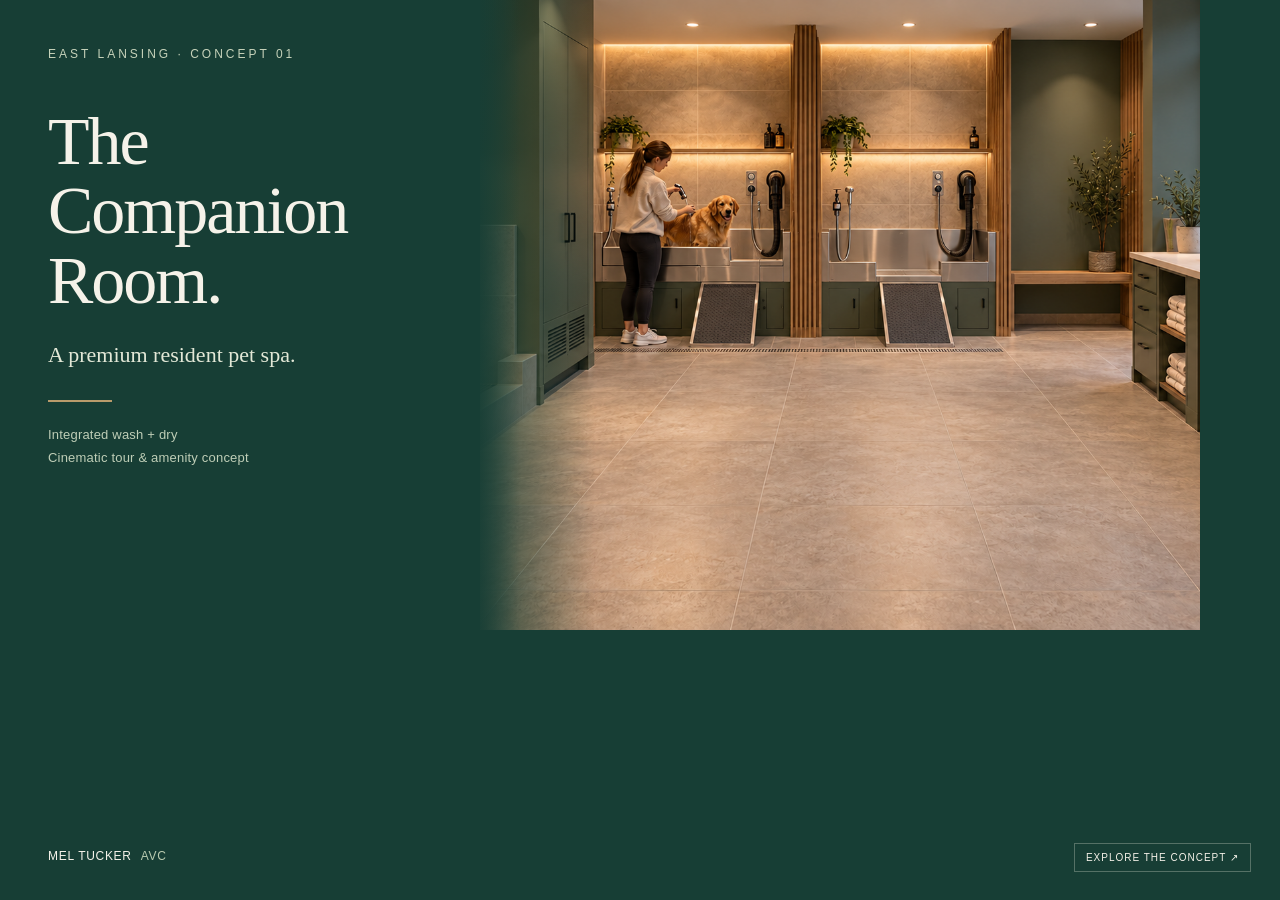
==== scripts/og-card.html @ 199bf1cc "Publish integrated pet-spa concept and cinematic mobile tour [skip ci]" ====
<!doctype html><html lang="en"><head><meta charset="utf-8"><title>Companion Room social card</title><style>
*{box-sizing:border-box}body{margin:0;width:1200px;height:630px;overflow:hidden;background:#173e35;color:#f5f2e9;font-family:-apple-system,BlinkMacSystemFont,'Segoe UI',sans-serif}.photo{position:absolute;left:480px;top:0;width:720px;height:630px;object-fit:cover;object-position:53% center}.shade{position:absolute;left:465px;top:0;width:130px;height:630px;background:linear-gradient(90deg,#173e35,transparent)}.panel{position:absolute;inset:0 auto 0 0;width:520px;padding:47px 48px;background:linear-gradient(90deg,#173e35 90%,transparent)}.kicker{font-size:12px;letter-spacing:3px;color:#c6d2ba;font-weight:500}.title{font:68px/1.02 Georgia,serif;letter-spacing:-2px;margin:46px 0 23px;max-width:440px}.sub{font:22px/1.5 Georgia,serif;color:#e3e8d7;max-width:360px}.rule{width:64px;height:2px;background:#b99b6b;margin:29px 0 21px}.facts{font-size:13px;line-height:1.8;color:#bfceb7;letter-spacing:.2px}.signature{position:absolute;left:48px;bottom:37px;font-size:12px;letter-spacing:.7px}.signature b{font-weight:500;color:#f5f2e9}.signature span{color:#b9cbb0;margin-left:9px}.image-label{position:absolute;right:29px;bottom:28px;padding:8px 11px;background:#173e35df;border:1px solid #e3e8d74d;color:#f5f2e9;font-size:10px;letter-spacing:1px}
</style></head><body><img class="photo" src="../assets/spa-hero-v2.png" alt="Pet spa concept interior"><div class="shade"></div><div class="panel"><div class="kicker">EAST LANSING · CONCEPT 01</div><h1 class="title">The<br>Companion<br>Room.</h1><p class="sub">A premium resident pet spa.</p><div class="rule"></div><div class="facts">Integrated wash + dry<br>Cinematic tour & amenity concept</div></div><div class="signature"><b>MEL TUCKER</b><span>AVC</span></div><div class="image-label">EXPLORE THE CONCEPT ↗</div></body></html>
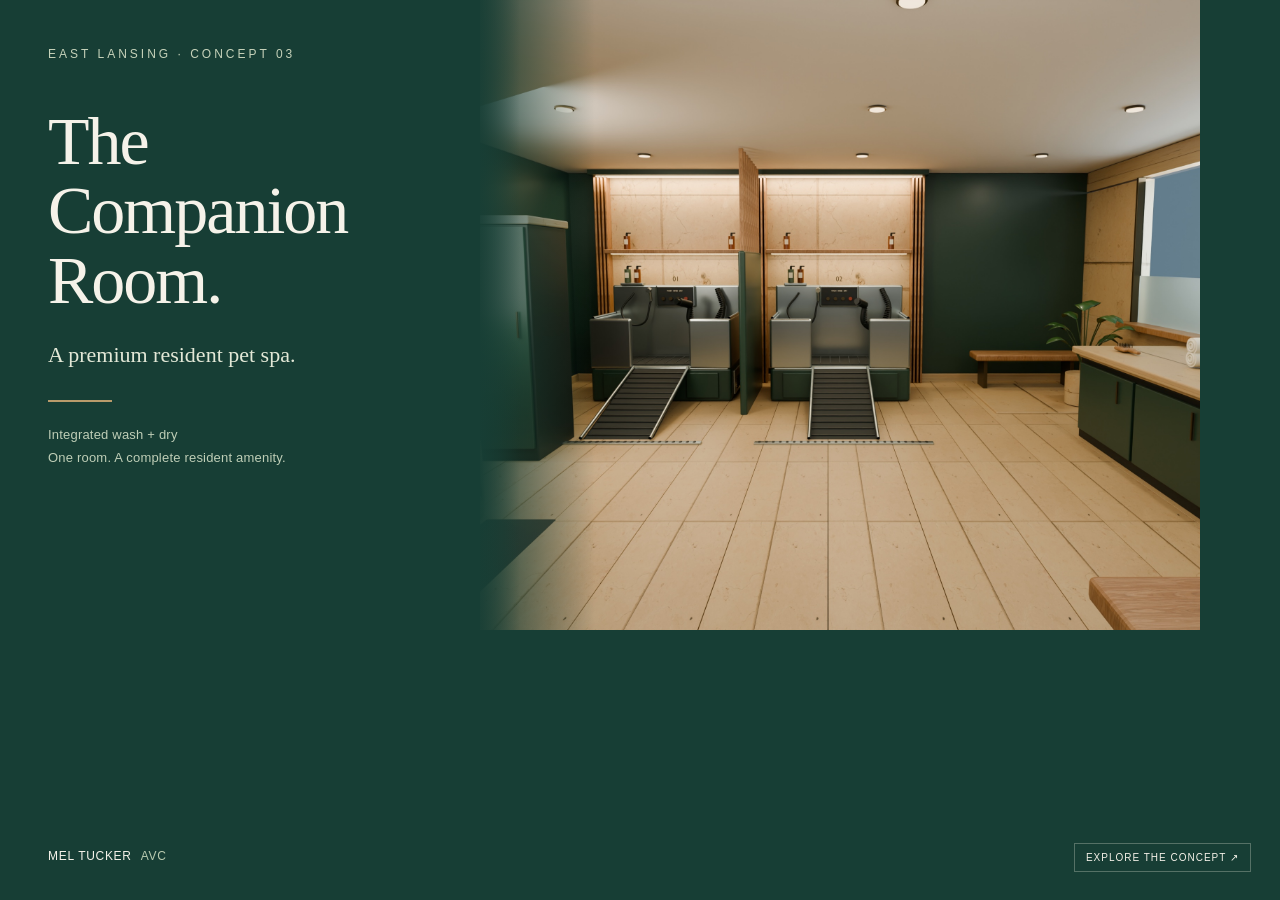
==== commit 36127ac1: "Refine client presentation with unified master scene and guided mobile tour" ====
--- a/scripts/og-card.html
+++ b/scripts/og-card.html
@@ -1,3 +1,3 @@
 <!doctype html><html lang="en"><head><meta charset="utf-8"><title>Companion Room social card</title><style>
 *{box-sizing:border-box}body{margin:0;width:1200px;height:630px;overflow:hidden;background:#173e35;color:#f5f2e9;font-family:-apple-system,BlinkMacSystemFont,'Segoe UI',sans-serif}.photo{position:absolute;left:480px;top:0;width:720px;height:630px;object-fit:cover;object-position:53% center}.shade{position:absolute;left:465px;top:0;width:130px;height:630px;background:linear-gradient(90deg,#173e35,transparent)}.panel{position:absolute;inset:0 auto 0 0;width:520px;padding:47px 48px;background:linear-gradient(90deg,#173e35 90%,transparent)}.kicker{font-size:12px;letter-spacing:3px;color:#c6d2ba;font-weight:500}.title{font:68px/1.02 Georgia,serif;letter-spacing:-2px;margin:46px 0 23px;max-width:440px}.sub{font:22px/1.5 Georgia,serif;color:#e3e8d7;max-width:360px}.rule{width:64px;height:2px;background:#b99b6b;margin:29px 0 21px}.facts{font-size:13px;line-height:1.8;color:#bfceb7;letter-spacing:.2px}.signature{position:absolute;left:48px;bottom:37px;font-size:12px;letter-spacing:.7px}.signature b{font-weight:500;color:#f5f2e9}.signature span{color:#b9cbb0;margin-left:9px}.image-label{position:absolute;right:29px;bottom:28px;padding:8px 11px;background:#173e35df;border:1px solid #e3e8d74d;color:#f5f2e9;font-size:10px;letter-spacing:1px}
-</style></head><body><img class="photo" src="../assets/spa-hero-v2.png" alt="Pet spa concept interior"><div class="shade"></div><div class="panel"><div class="kicker">EAST LANSING · CONCEPT 01</div><h1 class="title">The<br>Companion<br>Room.</h1><p class="sub">A premium resident pet spa.</p><div class="rule"></div><div class="facts">Integrated wash + dry<br>Cinematic tour & amenity concept</div></div><div class="signature"><b>MEL TUCKER</b><span>AVC</span></div><div class="image-label">EXPLORE THE CONCEPT ↗</div></body></html>
+</style></head><body><img class="photo" src="../assets/master/hero.jpg" alt="Pet spa concept interior"><div class="shade"></div><div class="panel"><div class="kicker">EAST LANSING · CONCEPT 03</div><h1 class="title">The<br>Companion<br>Room.</h1><p class="sub">A premium resident pet spa.</p><div class="rule"></div><div class="facts">Integrated wash + dry<br>One room. A complete resident amenity.</div></div><div class="signature"><b>MEL TUCKER</b><span>AVC</span></div><div class="image-label">EXPLORE THE CONCEPT ↗</div></body></html>
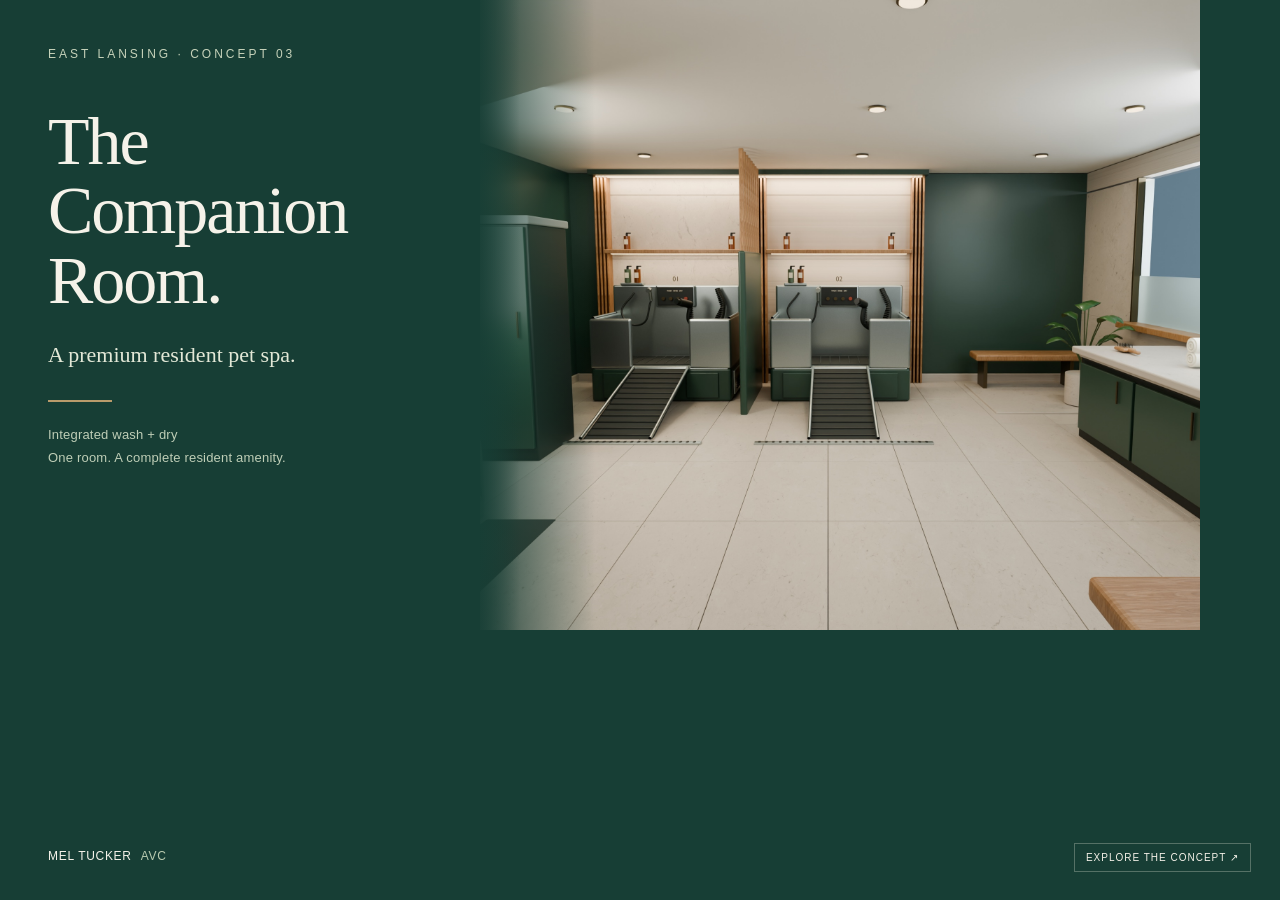
==== commit 6f1aa21d: "Polish room realism with baked lighting, reflections and scale study" ====
--- a/scripts/og-card.html
+++ b/scripts/og-card.html
@@ -1,3 +1,3 @@
 <!doctype html><html lang="en"><head><meta charset="utf-8"><title>Companion Room social card</title><style>
 *{box-sizing:border-box}body{margin:0;width:1200px;height:630px;overflow:hidden;background:#173e35;color:#f5f2e9;font-family:-apple-system,BlinkMacSystemFont,'Segoe UI',sans-serif}.photo{position:absolute;left:480px;top:0;width:720px;height:630px;object-fit:cover;object-position:53% center}.shade{position:absolute;left:465px;top:0;width:130px;height:630px;background:linear-gradient(90deg,#173e35,transparent)}.panel{position:absolute;inset:0 auto 0 0;width:520px;padding:47px 48px;background:linear-gradient(90deg,#173e35 90%,transparent)}.kicker{font-size:12px;letter-spacing:3px;color:#c6d2ba;font-weight:500}.title{font:68px/1.02 Georgia,serif;letter-spacing:-2px;margin:46px 0 23px;max-width:440px}.sub{font:22px/1.5 Georgia,serif;color:#e3e8d7;max-width:360px}.rule{width:64px;height:2px;background:#b99b6b;margin:29px 0 21px}.facts{font-size:13px;line-height:1.8;color:#bfceb7;letter-spacing:.2px}.signature{position:absolute;left:48px;bottom:37px;font-size:12px;letter-spacing:.7px}.signature b{font-weight:500;color:#f5f2e9}.signature span{color:#b9cbb0;margin-left:9px}.image-label{position:absolute;right:29px;bottom:28px;padding:8px 11px;background:#173e35df;border:1px solid #e3e8d74d;color:#f5f2e9;font-size:10px;letter-spacing:1px}
-</style></head><body><img class="photo" src="../assets/master/hero.jpg" alt="Pet spa concept interior"><div class="shade"></div><div class="panel"><div class="kicker">EAST LANSING · CONCEPT 03</div><h1 class="title">The<br>Companion<br>Room.</h1><p class="sub">A premium resident pet spa.</p><div class="rule"></div><div class="facts">Integrated wash + dry<br>One room. A complete resident amenity.</div></div><div class="signature"><b>MEL TUCKER</b><span>AVC</span></div><div class="image-label">EXPLORE THE CONCEPT ↗</div></body></html>
+</style></head><body><img class="photo" src="../assets/master-v4/hero.jpg" alt="Pet spa concept interior"><div class="shade"></div><div class="panel"><div class="kicker">EAST LANSING · CONCEPT 03</div><h1 class="title">The<br>Companion<br>Room.</h1><p class="sub">A premium resident pet spa.</p><div class="rule"></div><div class="facts">Integrated wash + dry<br>One room. A complete resident amenity.</div></div><div class="signature"><b>MEL TUCKER</b><span>AVC</span></div><div class="image-label">EXPLORE THE CONCEPT ↗</div></body></html>
